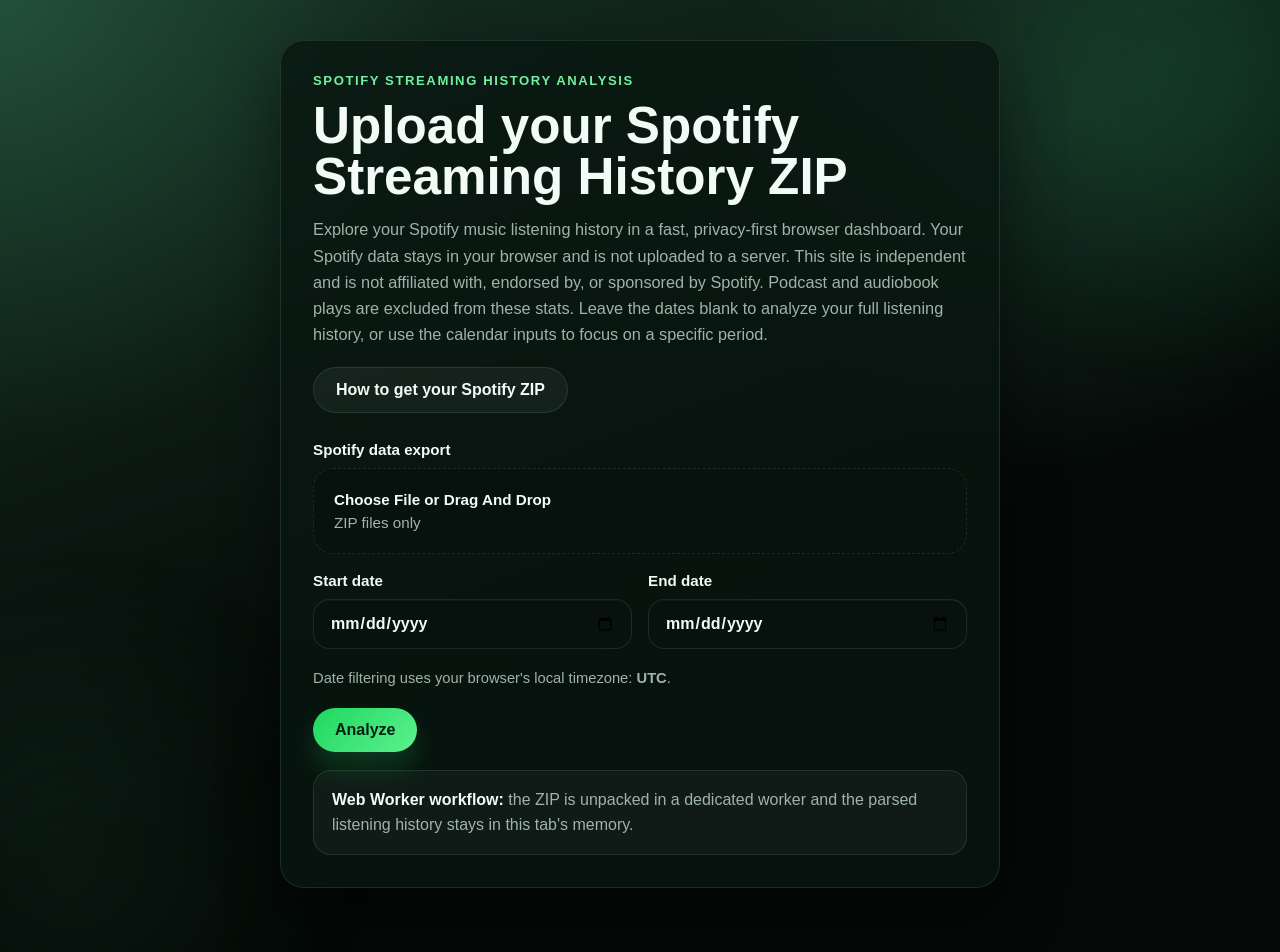
==== index.html @ d20eaa7c "Removed 'report bug' button and restructured folders" ====
<!DOCTYPE html>
<html lang="en">
<head>
  <meta charset="UTF-8">
  <meta name="viewport" content="width=device-width, initial-scale=1.0">
  <meta name="theme-color" content="#06110d">
  <meta
    name="description"
    content="Analyze your Spotify Extended Streaming History ZIP entirely in the browser with summaries, rankings, charts, and streaks."
  >
  <title>Spotify Stats Analyzer</title>
  <link rel="stylesheet" href="./styles.css">
</head>
<body>
  <main class="page-shell" id="app" aria-live="polite"></main>
  <script type="module" src="./src/app.js"></script>
</body>
</html>
---- styles.css ----
:root {
  color-scheme: dark;
  --bg-base: #06110d;
  --bg-top: #163024;
  --bg-bottom: #040806;
  --surface: rgba(10, 22, 17, 0.78);
  --surface-strong: #0d1914;
  --surface-soft: rgba(18, 34, 27, 0.96);
  --surface-raised: rgba(15, 28, 22, 0.9);
  --surface-deep: rgba(3, 11, 8, 0.94);
  --text-main: #f3fbf6;
  --text-muted: #9eb4aa;
  --text-soft: #cfe1d7;
  --line: rgba(173, 231, 198, 0.12);
  --line-strong: rgba(173, 231, 198, 0.22);
  --shadow: 0 28px 60px rgba(0, 0, 0, 0.42);
  --glow-primary: rgba(29, 185, 84, 0.18);
  --glow-secondary: rgba(65, 165, 120, 0.14);
  --spotify: #1ed760;
  --spotify-dark: #71f0a0;
  --warning-bg: rgba(88, 22, 18, 0.72);
  --warning-line: rgba(255, 132, 117, 0.28);
  --warning-text: #ffd4cb;
  --bar: #39d87a;
  --table-header: #12281f;
  --table-row-alt: rgba(255, 255, 255, 0.02);
  --input-bg: rgba(8, 18, 14, 0.92);
  --button-secondary-bg: rgba(255, 255, 255, 0.05);
  --button-secondary-open-bg: rgba(29, 185, 84, 0.12);
  --button-secondary-open-line: rgba(29, 185, 84, 0.42);
  --status-bg: rgba(255, 255, 255, 0.05);
  --status-ring: rgba(29, 185, 84, 0.18);
  --chart-grid: rgba(173, 231, 198, 0.12);
  --chart-axis: #8ba197;
  --chart-label: #d9e9e0;
  --chart-card-shadow: 0 18px 36px rgba(0, 0, 0, 0.28);
}

* {
  box-sizing: border-box;
}

html {
  scroll-behavior: smooth;
}

body {
  margin: 0;
  min-height: 100vh;
  display: flex;
  flex-direction: column;
  position: relative;
  overflow-x: hidden;
  background-color: var(--bg-base);
  background:
    radial-gradient(circle at top left, rgba(86, 209, 137, 0.2), transparent 28%),
    radial-gradient(circle at 85% 12%, rgba(68, 133, 109, 0.18), transparent 26%),
    linear-gradient(160deg, var(--bg-top), var(--bg-bottom) 62%);
  color: var(--text-main);
  font-family: "Segoe UI Variable Text", "Trebuchet MS", sans-serif;
}

body::before,
body::after {
  content: "";
  position: fixed;
  inset: auto;
  width: 340px;
  height: 340px;
  border-radius: 999px;
  pointer-events: none;
  filter: blur(90px);
  opacity: 0.75;
}

body::before {
  top: -90px;
  right: -80px;
  background: var(--glow-primary);
}

body::after {
  bottom: -120px;
  left: -100px;
  background: var(--glow-secondary);
}

a {
  color: inherit;
}

button,
input {
  font: inherit;
}

h1,
h2,
h3,
p {
  margin: 0;
}

.page-shell {
  position: relative;
  z-index: 1;
  flex: 1 0 auto;
  width: min(1120px, calc(100% - 32px));
  margin: 0 auto;
  padding: 40px 0 64px;
}

.hero-card,
.summary-stats,
.daily-insights-card,
.table-shell,
.empty-state,
.privacy-note,
.verify-card {
  border: 1px solid var(--line);
  border-radius: 24px;
  background: var(--surface);
  backdrop-filter: blur(16px);
  box-shadow: var(--shadow);
}

.hero-card,
.summary-stats,
.daily-insights-card,
.empty-state,
.privacy-note,
.verify-card {
  padding: 32px;
}

.hero-card h1 {
  font-size: clamp(2rem, 4vw, 3.4rem);
  line-height: 1;
}

.landing-shell {
  display: grid;
  gap: 24px;
  align-items: start;
}

.upload-card {
  max-width: 720px;
  margin: 0 auto;
}

.eyebrow {
  margin-bottom: 12px;
  color: var(--spotify-dark);
  font-size: 0.82rem;
  font-weight: 700;
  letter-spacing: 0.12em;
  text-transform: uppercase;
}

.hero-copy {
  margin-top: 14px;
  max-width: 680px;
  color: var(--text-muted);
  font-size: 1.02rem;
  line-height: 1.6;
}

.hero-meta {
  margin-top: 10px;
  color: var(--text-muted);
  font-size: 0.94rem;
  font-weight: 600;
}

.landing-link-row {
  margin-top: 20px;
  display: flex;
  flex-wrap: wrap;
  gap: 12px;
}

.worker-note {
  margin-top: 18px;
  padding: 16px 18px;
  border-radius: 18px;
  border: 1px solid var(--line);
  background: rgba(255, 255, 255, 0.04);
  color: var(--text-muted);
  line-height: 1.6;
}

.worker-note strong {
  color: var(--text-main);
}

.upload-form,
.refine-form {
  margin-top: 28px;
}

.inline-refine-form {
  margin-top: 14px;
}

.date-range-grid {
  display: grid;
  grid-template-columns: repeat(2, minmax(0, 1fr));
  gap: 16px;
}

.field {
  display: flex;
  flex-direction: column;
  gap: 10px;
  margin-bottom: 18px;
  font-weight: 600;
}

.field span {
  font-size: 0.95rem;
}

.file-dropzone {
  position: relative;
  display: flex;
  flex-direction: column;
  gap: 6px;
  width: 100%;
  padding: 22px 20px;
  border: 1px dashed var(--line);
  border-radius: 20px;
  background: var(--input-bg);
  color: var(--text-main);
  cursor: pointer;
  overflow: hidden;
  transition:
    border-color 0.18s ease,
    background-color 0.18s ease,
    box-shadow 0.18s ease,
    transform 0.18s ease;
}

.file-dropzone:hover,
.file-dropzone:focus-within {
  border-color: var(--spotify);
  background: rgba(255, 255, 255, 0.06);
  box-shadow: 0 18px 34px rgba(3, 11, 8, 0.2);
}

.file-dropzone.has-file {
  border-style: solid;
  border-color: var(--spotify);
  background: rgba(29, 185, 84, 0.12);
  box-shadow: 0 18px 34px rgba(3, 11, 8, 0.18);
}

.file-dropzone-title {
  font-size: 1rem;
  font-weight: 700;
}

.file-dropzone-copy {
  color: var(--text-muted);
  font-size: 0.9rem;
  font-weight: 500;
}

.file-dropzone.has-file .file-dropzone-copy {
  color: var(--text-main);
  font-weight: 700;
}

.field input[type="file"],
.field input[type="date"] {
  width: 100%;
  border: 1px solid var(--line);
  border-radius: 16px;
  background: var(--input-bg);
  color: var(--text-main);
  padding: 14px 16px;
  box-shadow: inset 0 1px 0 rgba(255, 255, 255, 0.03);
}

.field input[type="file"] {
  padding: 12px 14px;
}

.field input[type="file"]::file-selector-button {
  margin-right: 12px;
  border: 1px solid var(--line);
  border-radius: 999px;
  background: rgba(255, 255, 255, 0.06);
  color: var(--text-main);
  padding: 9px 14px;
  font: inherit;
  font-weight: 700;
  cursor: pointer;
}

.field input[type="date"]::-webkit-calendar-picker-indicator {
  filter: invert(1) brightness(1.05) saturate(0);
  cursor: pointer;
}

.field input:focus {
  outline: 2px solid rgba(29, 185, 84, 0.26);
  border-color: var(--spotify);
}

.file-dropzone .file-dropzone-input {
  position: absolute;
  inset: 0;
  width: 100%;
  height: 100%;
  margin: 0;
  padding: 0;
  border: 0;
  border-radius: 20px;
  background: transparent;
  box-shadow: none;
  opacity: 0;
  cursor: pointer;
  appearance: none;
  outline: none;
}

.form-hint,
.helper-copy {
  color: var(--text-muted);
  font-size: 0.92rem;
  line-height: 1.55;
}

.error-banner {
  margin-top: 24px;
  padding: 14px 16px;
  border: 1px solid var(--warning-line);
  border-radius: 16px;
  background: var(--warning-bg);
  color: var(--warning-text);
  font-weight: 600;
}

.primary-button,
.secondary-link,
.template-button {
  display: inline-flex;
  align-items: center;
  justify-content: center;
  border-radius: 999px;
  text-decoration: none;
  transition:
    transform 0.18s ease,
    box-shadow 0.18s ease,
    background-color 0.18s ease,
    border-color 0.18s ease;
}

.primary-button {
  margin-top: 18px;
  border: 0;
  padding: 13px 22px;
  background: linear-gradient(135deg, var(--spotify), #5ef18e);
  color: #042012;
  cursor: pointer;
  font-weight: 700;
  box-shadow: 0 16px 28px rgba(29, 185, 84, 0.24);
}

.primary-button:disabled {
  cursor: wait;
  opacity: 0.72;
  transform: none;
}

.secondary-link {
  border: 1px solid var(--line);
  background: var(--button-secondary-bg);
  color: var(--text-main);
  padding: 13px 22px;
  white-space: nowrap;
  font-weight: 700;
  cursor: pointer;
}

.action-button.is-open {
  border-color: var(--button-secondary-open-line);
  background: var(--button-secondary-open-bg);
}

.template-button {
  border: 1px solid var(--line);
  background: rgba(255, 255, 255, 0.04);
  color: var(--text-main);
  padding: 10px 16px;
  font-weight: 700;
  cursor: pointer;
}

.template-button.is-active {
  border-color: rgba(29, 185, 84, 0.52);
  background: rgba(29, 185, 84, 0.14);
  color: var(--spotify-dark);
}

.primary-button:hover,
.secondary-link:hover,
.template-button:hover {
  transform: translateY(-1px);
  box-shadow: 0 12px 28px rgba(0, 0, 0, 0.22);
}

.results-hero {
  margin-bottom: 28px;
}

.results-hero-top {
  display: flex;
  justify-content: space-between;
  align-items: flex-start;
  gap: 24px;
}

.hero-actions {
  display: flex;
  flex-direction: column;
  align-items: flex-end;
  gap: 10px;
}

.hero-action-row {
  display: flex;
  flex-wrap: wrap;
  justify-content: flex-end;
  gap: 10px;
}

.inline-control-panel {
  margin-top: 18px;
  padding-top: 18px;
  border-top: 1px solid var(--line);
}

.range-panel-copy {
  display: flex;
  flex-wrap: wrap;
  align-items: baseline;
  gap: 10px 16px;
}

.mini-label {
  color: var(--spotify-dark);
  font-size: 0.8rem;
  font-weight: 800;
  letter-spacing: 0.08em;
  text-transform: uppercase;
}

.range-meta {
  color: var(--text-muted);
  font-size: 0.95rem;
  line-height: 1.5;
}

.compact-date-grid {
  gap: 12px;
}

.compact-field {
  gap: 6px;
  margin-bottom: 12px;
}

.compact-field span {
  font-size: 0.82rem;
}

.compact-field input {
  padding: 10px 12px;
  border-radius: 12px;
}

.compact-template-group {
  margin-top: 14px;
}

.compact-submit {
  margin-top: 14px;
  padding: 11px 18px;
}

.template-heading {
  margin-bottom: 12px;
  color: var(--text-muted);
  font-size: 0.86rem;
  font-weight: 700;
  letter-spacing: 0.08em;
  text-transform: uppercase;
}

.template-grid {
  display: flex;
  flex-wrap: wrap;
  gap: 10px;
}

.limit-grid {
  margin-top: 8px;
}

.jump-grid {
  margin-top: 8px;
}

.jump-button {
  min-width: 180px;
}

.year-grid {
  gap: 8px;
}

.template-button-year {
  min-width: 88px;
}

.instructions-shell {
  display: grid;
  gap: 24px;
  width: min(1320px, calc(100% - 32px));
}

.instructions-card {
  max-width: 920px;
  margin: 0 auto;
}

.instructions-shell > .instructions-card {
  max-width: 1320px;
}

.instructions-detail-grid {
  display: grid;
  grid-template-columns: minmax(0, 0.9fr) minmax(0, 1.1fr);
  gap: 24px;
  align-items: stretch;
}

.instructions-detail-grid .instructions-card {
  max-width: none;
  margin: 0;
  height: 100%;
}

.instruction-image-card {
  display: flex;
  flex-direction: column;
}

.instruction-image-frame {
  display: flex;
  align-items: center;
  justify-content: center;
  flex: 1 1 auto;
  min-height: 0;
  margin-top: 12px;
}

.instructions-actions {
  display: flex;
  flex-wrap: wrap;
  gap: 12px;
  margin-top: 24px;
}

.instructions-card h2 {
  margin-bottom: 16px;
  font-size: 1.45rem;
}

.instruction-list {
  margin: 18px 0 0;
  padding-left: 24px;
  color: var(--text-soft);
  line-height: 1.7;
}

.instruction-list li + li {
  margin-top: 12px;
}

.instruction-source-note {
  margin-top: 20px;
}

.instruction-source-note a {
  color: var(--spotify-dark);
}

.instruction-image {
  display: block;
  width: 100%;
  height: 100%;
  border-radius: 20px;
  border: 1px solid var(--line);
  box-shadow: var(--chart-card-shadow);
  background: var(--surface-strong);
  object-fit: contain;
}

.summary-stats {
  margin-bottom: 28px;
}

.daily-insights-card {
  margin: 24px 0 32px;
}

.reveal-section {
  opacity: 0;
  transform: translate3d(0, 14px, 0) scale(0.992);
  filter: blur(3px);
  will-change: opacity, transform, filter;
  transition:
    opacity 420ms cubic-bezier(0.22, 1, 0.36, 1),
    transform 620ms cubic-bezier(0.16, 1, 0.3, 1),
    filter 560ms cubic-bezier(0.16, 1, 0.3, 1);
}

.reveal-section.is-visible {
  opacity: 1;
  transform: translate3d(0, 0, 0) scale(1);
  filter: blur(0);
}

.summary-stats h2,
.daily-insights-card h2,
.table-section h2,
.empty-state h2,
.chart-section h2,
.verify-card h1 {
  margin-bottom: 18px;
  font-size: 1.45rem;
}

.stats-grid {
  display: grid;
  grid-template-columns: repeat(auto-fit, minmax(180px, 1fr));
  gap: 18px;
}

.stat-card {
  border-radius: 18px;
  padding: 18px;
  background: var(--surface-soft);
  border: 1px solid var(--line);
}

.daily-insights-grid {
  display: grid;
  gap: 16px;
}

.daily-insight-item {
  border-radius: 18px;
  padding: 20px;
  background: var(--surface-soft);
  border: 1px solid var(--line);
}

.daily-insight-label {
  margin-bottom: 8px;
  color: var(--text-muted);
  font-size: 0.82rem;
  font-weight: 700;
  letter-spacing: 0.08em;
  text-transform: uppercase;
}

.daily-insight-copy {
  color: var(--text-main);
  line-height: 1.7;
}

.stat-label-row {
  display: flex;
  align-items: center;
  gap: 8px;
}

.stat-label {
  color: var(--text-muted);
  font-size: 0.82rem;
  font-weight: 700;
  letter-spacing: 0.08em;
  text-transform: uppercase;
}

.summary-info-badge {
  position: relative;
  display: inline-flex;
  align-items: center;
  justify-content: center;
  width: 18px;
  height: 18px;
  flex: 0 0 18px;
  border: 1px solid var(--line-strong);
  border-radius: 999px;
  background: rgba(255, 255, 255, 0.04);
  color: var(--text-soft);
  cursor: help;
  outline: none;
}

.summary-info-badge:hover,
.summary-info-badge:focus {
  border-color: var(--spotify);
  color: var(--text-main);
  background: rgba(29, 185, 84, 0.12);
}

.summary-info-badge .table-info-icon {
  font-size: 0.68rem;
}

.summary-info-badge .table-info-tooltip {
  left: 50%;
  width: min(260px, calc(100vw - 32px));
  transform: translateX(-50%) translateY(6px);
}

.summary-info-badge .table-info-tooltip::before {
  left: 50%;
  transform: translateX(-50%);
}

.stat-value {
  margin: 10px 0 6px;
  font-size: 2rem;
  font-weight: 800;
}

.stat-subtext {
  color: var(--text-muted);
  font-size: 0.9rem;
}

.table-section {
  margin-bottom: 24px;
}

.table-section-heading {
  display: flex;
  align-items: center;
  gap: 10px;
  margin-bottom: 18px;
}

.table-section-heading h2 {
  margin-bottom: 0;
}

.table-info-badge {
  position: relative;
  display: inline-flex;
  align-items: center;
  justify-content: center;
  width: 22px;
  height: 22px;
  flex: 0 0 22px;
  border: 1px solid var(--line-strong);
  border-radius: 999px;
  background: rgba(255, 255, 255, 0.04);
  color: var(--text-soft);
  cursor: help;
  outline: none;
}

.table-info-badge:hover,
.table-info-badge:focus {
  border-color: var(--spotify);
  color: var(--text-main);
  background: rgba(29, 185, 84, 0.12);
}

.table-info-icon {
  font-size: 0.76rem;
  font-weight: 800;
  line-height: 1;
}

.table-info-tooltip {
  position: absolute;
  top: calc(100% + 10px);
  left: -8px;
  width: min(340px, calc(100vw - 48px));
  padding: 12px 14px;
  border: 1px solid var(--line-strong);
  border-radius: 14px;
  background: var(--surface-deep);
  color: var(--text-soft);
  box-shadow: 0 18px 32px rgba(0, 0, 0, 0.34);
  font-size: 0.85rem;
  font-weight: 500;
  line-height: 1.5;
  text-transform: none;
  letter-spacing: normal;
  white-space: normal;
  opacity: 0;
  pointer-events: none;
  transform: translateY(6px);
  transition:
    opacity 0.16s ease,
    transform 0.16s ease;
  z-index: 2;
}

.table-info-tooltip::before {
  content: "";
  position: absolute;
  bottom: 100%;
  left: 14px;
  border-width: 0 7px 8px 7px;
  border-style: solid;
  border-color: transparent transparent var(--surface-deep) transparent;
}

.table-info-badge:hover .table-info-tooltip,
.table-info-badge:focus .table-info-tooltip,
.summary-info-badge:hover .table-info-tooltip,
.summary-info-badge:focus .table-info-tooltip {
  opacity: 1;
  transform: translateX(0) translateY(0);
}

.summary-info-badge:hover .table-info-tooltip,
.summary-info-badge:focus .table-info-tooltip {
  transform: translateX(-50%) translateY(0);
}

.table-shell {
  overflow-x: auto;
}

table {
  width: 100%;
  min-width: 640px;
  border-collapse: collapse;
  background: var(--surface-strong);
}

th,
td {
  padding: 14px 18px;
  text-align: left;
}

th {
  background: var(--table-header);
  color: var(--text-main);
  font-size: 0.9rem;
  letter-spacing: 0.04em;
  text-transform: uppercase;
}

tr {
  border-bottom: 1px solid var(--line);
}

tr:nth-child(even) {
  background: var(--table-row-alt);
}

.rank {
  font-weight: 800;
}

th:nth-child(1),
td:nth-child(1) {
  width: 10%;
}

th:nth-child(2),
td:nth-child(2) {
  width: 65%;
}

th:nth-child(3),
td:nth-child(3) {
  width: 25%;
  text-align: right;
}

.streak-table {
  min-width: 860px;
  width: 100%;
  /* Keep the streak columns stable so header/body alignment is predictable. */
  table-layout: fixed;
}

/* Rank column */
.streak-table th:nth-child(1),
.streak-table td:nth-child(1) {
  width: 10%;
}

/* Playtime column */
.streak-table th:nth-child(2),
.streak-table td:nth-child(2) {
  width: 15%;
  text-align: right;
}

/* Start header + values */
.streak-table th:nth-child(3) {
  width: 55%;
  text-align: center;
}

.streak-table td:nth-child(3) {
  width: 55%;
  text-align: center;
}

/* End header + values */
.streak-table th:nth-child(4) {
  width: 20%;
  text-align: center;
}

.streak-table td:nth-child(4) {
  width: 20%;
  text-align: center;
}

.datetime-cell,
.date-cell {
  /* Prevent date/time wrapping so the columns stay visually clean. */
  white-space: nowrap;
  font-variant-numeric: tabular-nums;
}

.artist-streak-table {
  min-width: 1040px;
  width: 100%;
  table-layout: fixed;
}

/* Rank column */
.artist-streak-table th:nth-child(1),
.artist-streak-table td:nth-child(1) {
  width: 8%;
}

/* Artist column */
.artist-streak-table th:nth-child(2),
.artist-streak-table td:nth-child(2) {
  width: 22%;
  text-align: left;
}

/* Play Count column */
.artist-streak-table th:nth-child(3),
.artist-streak-table td:nth-child(3) {
  width: 12%;
  text-align: right;
}

/* Unique Songs column */
.artist-streak-table th:nth-child(4),
.artist-streak-table td:nth-child(4) {
  width: 12%;
  text-align: right;
}

/* First Play column */
.artist-streak-table th:nth-child(5),
.artist-streak-table td:nth-child(5) {
  width: 23%;
  text-align: center;
}

/* Last Play column */
.artist-streak-table th:nth-child(6),
.artist-streak-table td:nth-child(6) {
  width: 23%;
  text-align: center;
}

.daily-peak-table {
  min-width: 920px;
  width: 100%;
  table-layout: fixed;
}

.daily-peak-table th:nth-child(1),
.daily-peak-table td:nth-child(1) {
  width: 9%;
}

.daily-peak-table th:nth-child(2),
.daily-peak-table td:nth-child(2) {
  width: 35%;
  text-align: left;
}

.daily-peak-table th:nth-child(3),
.daily-peak-table td:nth-child(3) {
  width: 20%;
  text-align: right;
}

.daily-peak-table th:nth-child(4),
.daily-peak-table td:nth-child(4) {
  width: 36%;
  text-align: center;
}

.song-link {
  font-weight: 600;
  text-decoration: none;
  border-radius: 12px;
  max-width: 100%;
  min-width: 0;
}

.media-label {
  display: inline-flex;
  align-items: center;
  gap: 14px;
  max-width: 100%;
  min-width: 0;
}

.cover-art {
  display: block;
  width: 48px;
  height: 48px;
  flex: 0 0 48px;
  border-radius: 12px;
  border: 1px solid var(--line-strong);
  background: var(--surface-raised);
  box-shadow: 0 10px 24px rgba(0, 0, 0, 0.22);
  object-fit: cover;
}

.cover-art-placeholder {
  background:
    linear-gradient(145deg, rgba(29, 185, 84, 0.22), rgba(255, 255, 255, 0.06)),
    var(--surface-raised);
}

.stacked-label {
  display: inline-flex;
  flex-direction: column;
  align-items: flex-start;
  gap: 4px;
  max-width: 100%;
  min-width: 0;
}

.stacked-label-primary {
  font-weight: 700;
  line-height: 1.35;
  max-width: 100%;
}

.stacked-label-secondary {
  color: var(--text-muted);
  font-size: 0.82rem;
  font-weight: 600;
  line-height: 1.3;
}

.song-link:hover,
.song-link:focus {
  color: var(--spotify-dark);
}

.song-link:hover .stacked-label-primary,
.song-link:focus .stacked-label-primary {
  text-decoration: underline;
}

.spotify-attribution {
  margin: 10px 0 32px;
  color: var(--text-muted);
  font-size: 0.9rem;
  line-height: 1.6;
}

.chart-section {
  margin-top: 36px;
  margin-bottom: 40px;
}

.chart-section-header {
  margin-bottom: 18px;
}

.chart-section-copy {
  margin-top: 8px;
  color: var(--text-muted);
  line-height: 1.6;
}

.chart-grid {
  display: grid;
  grid-template-columns: repeat(2, minmax(0, 1fr));
  align-items: start;
  gap: 20px;
}

.chart-card {
  border: 1px solid var(--line);
  border-radius: 22px;
  background: var(--surface-raised);
  padding: 20px 18px 18px;
  box-shadow: var(--chart-card-shadow);
}

.chart-card h3 {
  font-size: 1.08rem;
  margin-bottom: 14px;
}

@media (prefers-reduced-motion: reduce) {
  .reveal-section {
    opacity: 1;
    transform: none;
    filter: none;
    will-change: auto;
    transition: none;
  }
}

.chart-shell {
  overflow: hidden;
}

.chart-shell svg {
  display: block;
  width: 100%;
  height: auto;
}

.chart-empty,
.loading-copy {
  color: var(--text-muted);
  font-size: 0.95rem;
}

.empty-state p,
.privacy-note p,
.verify-card p {
  color: var(--text-muted);
  line-height: 1.6;
}

.privacy-note {
  margin-top: 24px;
}

.privacy-note strong {
  color: var(--text-main);
}

.status-pill {
  display: inline-flex;
  align-items: center;
  gap: 10px;
  margin-top: 18px;
  padding: 11px 16px;
  border-radius: 999px;
  background: var(--status-bg);
  border: 1px solid var(--line);
  color: var(--text-soft);
  font-weight: 700;
}

.status-pill::before {
  content: "";
  width: 10px;
  height: 10px;
  border-radius: 999px;
  background: var(--spotify);
  box-shadow: 0 0 0 6px var(--status-ring);
  animation: pulse 1.2s ease-in-out infinite;
}

.verify-layout {
  display: grid;
  gap: 18px;
}

.verify-list {
  display: grid;
  gap: 12px;
  margin-top: 22px;
}

.verify-item {
  padding: 16px 18px;
  border-radius: 18px;
  border: 1px solid var(--line);
  background: rgba(255, 255, 255, 0.04);
}

.verify-item.pass {
  border-color: rgba(29, 185, 84, 0.28);
  background: rgba(29, 185, 84, 0.1);
}

.verify-item.fail {
  border-color: var(--warning-line);
  background: rgba(88, 22, 18, 0.4);
}

.verify-item strong {
  display: block;
  margin-bottom: 8px;
}

.verify-item pre {
  overflow-x: auto;
  margin: 0;
  padding: 14px;
  border-radius: 14px;
  background: rgba(13, 33, 24, 0.92);
  color: #edf7f0;
  font-family: "Consolas", "Courier New", monospace;
  font-size: 0.82rem;
  line-height: 1.5;
}

@keyframes pulse {
  0%,
  100% {
    opacity: 0.9;
  }

  50% {
    opacity: 0.35;
  }
}

@media (max-width: 720px) {
  .page-shell {
    width: min(100% - 20px, 1120px);
    padding: 20px 0 40px;
  }

  .hero-card,
  .summary-stats,
  .daily-insights-card,
  .empty-state,
  .privacy-note,
  .verify-card {
    padding: 24px 18px;
  }

  .results-hero-top {
    flex-direction: column;
    align-items: flex-start;
  }

  .hero-actions {
    width: 100%;
    align-items: flex-start;
  }

  .hero-action-row {
    width: 100%;
    justify-content: flex-start;
  }

  .instructions-detail-grid {
    grid-template-columns: 1fr;
  }

  .date-range-grid,
  .chart-grid {
    grid-template-columns: 1fr;
  }

  .template-grid {
    gap: 8px;
  }

  .template-button {
    width: 100%;
  }

  table {
    min-width: 560px;
  }
}
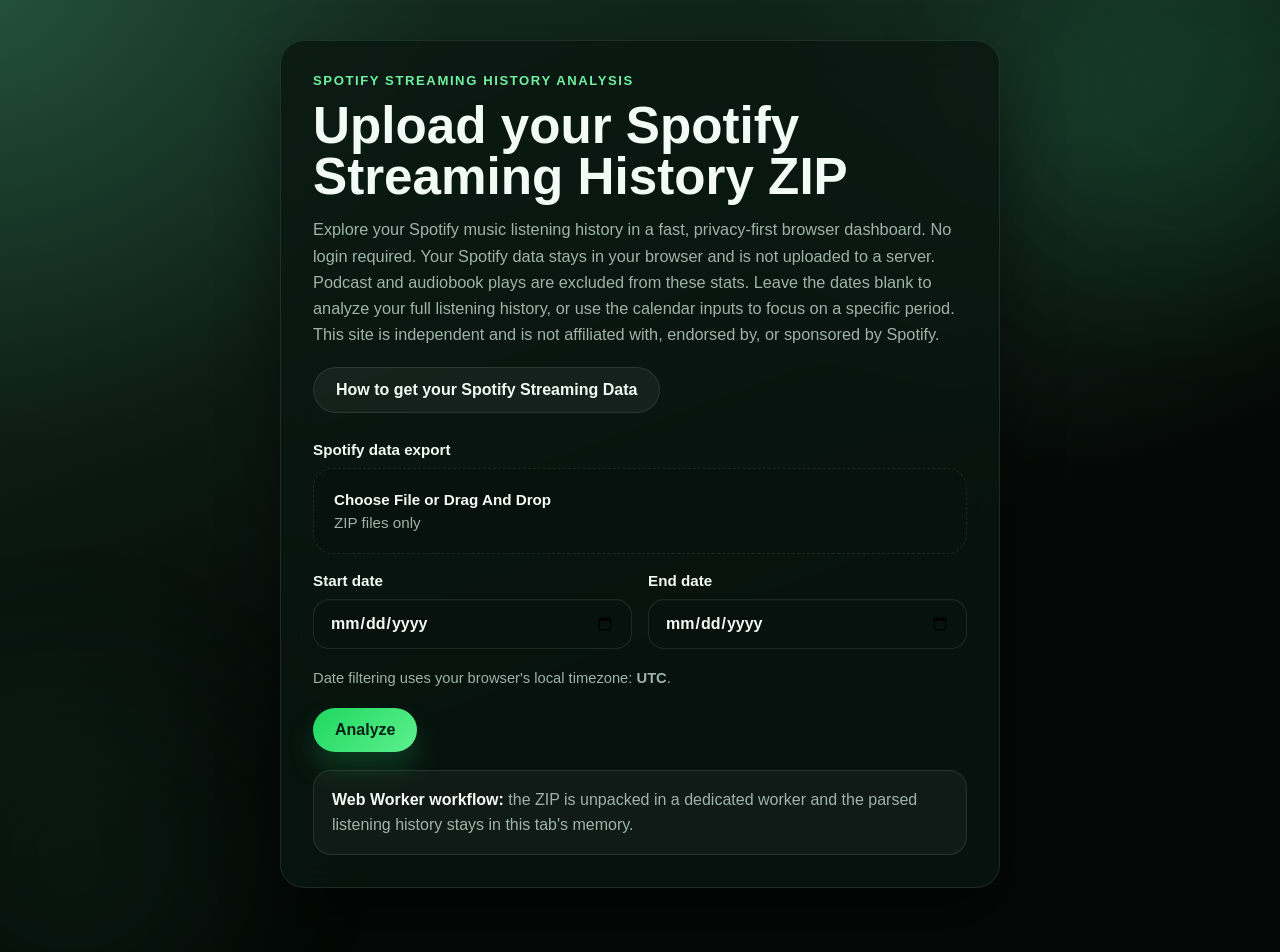
==== commit 0bfe6a57: "Add Google Analytics tracking script Added Google Analytics tracking script to index.html." ====
--- a/index.html
+++ b/index.html
@@ -10,6 +10,15 @@
   >
   <title>Spotify Stats Analyzer</title>
   <link rel="stylesheet" href="./styles.css">
+  <!-- Google tag (gtag.js) -->
+  <script async src="https://www.googletagmanager.com/gtag/js?id=G-X3MDH9VLBD"></script>
+  <script>
+    window.dataLayer = window.dataLayer || [];
+    function gtag(){dataLayer.push(arguments);}
+    gtag('js', new Date());
+
+    gtag('config', 'G-X3MDH9VLBD');
+  </script>
 </head>
 <body>
   <main class="page-shell" id="app" aria-live="polite"></main>
--- a/styles.css
+++ b/styles.css
@@ -42,6 +42,8 @@
 
 html {
   scroll-behavior: smooth;
+  overflow-x: hidden;
+  overflow-x: clip;
 }
 
 body {
@@ -51,6 +53,7 @@
   flex-direction: column;
   position: relative;
   overflow-x: hidden;
+  overflow-x: clip;
   background-color: var(--bg-base);
   background:
     radial-gradient(circle at top left, rgba(86, 209, 137, 0.2), transparent 28%),
@@ -630,8 +633,9 @@
 
 .reveal-section.is-visible {
   opacity: 1;
-  transform: translate3d(0, 0, 0) scale(1);
-  filter: blur(0);
+  transform: none;
+  filter: none;
+  will-change: auto;
 }
 
 .summary-stats h2,
@@ -651,6 +655,7 @@
 }
 
 .stat-card {
+  min-width: 0;
   border-radius: 18px;
   padding: 18px;
   background: var(--surface-soft);
@@ -714,7 +719,8 @@
 }
 
 .summary-info-badge:hover,
-.summary-info-badge:focus {
+.summary-info-badge:focus,
+.summary-info-badge.is-open {
   border-color: var(--spotify);
   color: var(--text-main);
   background: rgba(29, 185, 84, 0.12);
@@ -727,18 +733,23 @@
 .summary-info-badge .table-info-tooltip {
   left: 50%;
   width: min(260px, calc(100vw - 32px));
-  transform: translateX(-50%) translateY(6px);
+  --tooltip-x-shift: -50%;
+  --tooltip-arrow-left: 50%;
+  --tooltip-arrow-shift: -50%;
 }
 
 .summary-info-badge .table-info-tooltip::before {
-  left: 50%;
-  transform: translateX(-50%);
+  left: var(--tooltip-arrow-left, 50%);
+  transform: translateX(var(--tooltip-arrow-shift, -50%));
 }
 
 .stat-value {
   margin: 10px 0 6px;
   font-size: 2rem;
   font-weight: 800;
+  font-variant-numeric: tabular-nums;
+  line-height: 1.1;
+  overflow-wrap: anywhere;
 }
 
 .stat-subtext {
@@ -778,7 +789,8 @@
 }
 
 .table-info-badge:hover,
-.table-info-badge:focus {
+.table-info-badge:focus,
+.table-info-badge.is-open {
   border-color: var(--spotify);
   color: var(--text-main);
   background: rgba(29, 185, 84, 0.12);
@@ -809,45 +821,82 @@
   white-space: normal;
   opacity: 0;
   pointer-events: none;
-  transform: translateY(6px);
+  transform: translateX(var(--tooltip-x-shift, 0px)) translateY(6px);
   transition:
     opacity 0.16s ease,
     transform 0.16s ease;
   z-index: 2;
 }
 
+.floating-info-tooltip {
+  position: fixed;
+  top: 0;
+  left: 0;
+  width: min(300px, calc(100vw - 36px));
+  z-index: 40;
+}
+
+.floating-info-tooltip.is-visible {
+  opacity: 1;
+  transform: translateX(var(--tooltip-x-shift, 0px)) translateY(0);
+}
+
 .table-info-tooltip::before {
   content: "";
   position: absolute;
   bottom: 100%;
-  left: 14px;
+  left: var(--tooltip-arrow-left, 14px);
   border-width: 0 7px 8px 7px;
   border-style: solid;
   border-color: transparent transparent var(--surface-deep) transparent;
+  transform: translateX(var(--tooltip-arrow-shift, 0px));
+}
+
+.floating-info-tooltip.is-above::before {
+  top: 100%;
+  bottom: auto;
+  border-width: 8px 7px 0 7px;
+  border-color: var(--surface-deep) transparent transparent transparent;
 }
 
 .table-info-badge:hover .table-info-tooltip,
 .table-info-badge:focus .table-info-tooltip,
+.table-info-badge.is-open .table-info-tooltip,
 .summary-info-badge:hover .table-info-tooltip,
-.summary-info-badge:focus .table-info-tooltip {
+.summary-info-badge:focus .table-info-tooltip,
+.summary-info-badge.is-open .table-info-tooltip {
   opacity: 1;
-  transform: translateX(0) translateY(0);
-}
-
-.summary-info-badge:hover .table-info-tooltip,
-.summary-info-badge:focus .table-info-tooltip {
-  transform: translateX(-50%) translateY(0);
+  transform: translateX(var(--tooltip-x-shift, 0px)) translateY(0);
 }
 
 .table-shell {
+  position: relative;
   overflow-x: auto;
+  -webkit-overflow-scrolling: touch;
+}
+
+.table-scroll-hint {
+  display: none;
+  margin: 0 0 12px;
+  color: var(--text-muted);
+  font-size: 0.72rem;
+  font-weight: 700;
+  letter-spacing: 0.12em;
+  text-transform: uppercase;
 }
 
 table {
   width: 100%;
-  min-width: 640px;
   border-collapse: collapse;
   background: var(--surface-strong);
+}
+
+.table--scroll {
+  min-width: 640px;
+}
+
+.table--compact {
+  min-width: 0;
 }
 
 th,
@@ -939,6 +988,13 @@
   /* Prevent date/time wrapping so the columns stay visually clean. */
   white-space: nowrap;
   font-variant-numeric: tabular-nums;
+}
+
+.datetime-value,
+.datetime-date,
+.datetime-separator,
+.datetime-time {
+  display: inline;
 }
 
 .artist-streak-table {
@@ -1136,6 +1192,8 @@
 }
 
 .chart-shell {
+  display: grid;
+  gap: 14px;
   overflow: hidden;
 }
 
@@ -1143,6 +1201,93 @@
   display: block;
   width: 100%;
   height: auto;
+}
+
+.chart-bar-hitbox {
+  cursor: pointer;
+  pointer-events: all;
+}
+
+.chart-bar-rect {
+  transition:
+    fill 0.18s ease,
+    opacity 0.18s ease,
+    transform 0.18s ease;
+  transform-origin: center bottom;
+}
+
+.chart-bar-group.is-active .chart-bar-rect,
+.chart-bar-group:focus-within .chart-bar-rect {
+  fill: #63ec98;
+  opacity: 1;
+  transform: translateY(-2px);
+}
+
+@media (hover: hover) and (pointer: fine) {
+  .chart-bar-group:hover .chart-bar-rect {
+    fill: #63ec98;
+    opacity: 1;
+    transform: translateY(-2px);
+  }
+}
+
+.chart-inspector {
+  min-height: 88px;
+  padding: 14px 16px;
+  border: 1px solid var(--line);
+  border-radius: 16px;
+  background:
+    linear-gradient(180deg, rgba(29, 185, 84, 0.09), rgba(255, 255, 255, 0.02)),
+    var(--surface-strong);
+  box-shadow: inset 0 1px 0 rgba(255, 255, 255, 0.04);
+}
+
+.chart-inspector-empty,
+.chart-inspector-label,
+.chart-inspector-metric {
+  margin: 0;
+}
+
+.chart-inspector-empty {
+  color: var(--text-muted);
+  font-size: 0.88rem;
+  line-height: 1.5;
+}
+
+.chart-inspector-label {
+  margin-bottom: 10px;
+  color: var(--text-main);
+  font-size: 0.95rem;
+  font-weight: 800;
+}
+
+.chart-inspector-metrics {
+  display: grid;
+  grid-template-columns: repeat(2, minmax(0, 1fr));
+  gap: 10px;
+}
+
+.chart-inspector-metric {
+  padding: 10px 12px;
+  border: 1px solid var(--line);
+  border-radius: 12px;
+  background: rgba(255, 255, 255, 0.03);
+}
+
+.chart-inspector-metric span {
+  display: block;
+  color: var(--text-muted);
+  font-size: 0.68rem;
+  font-weight: 700;
+  letter-spacing: 0.08em;
+  text-transform: uppercase;
+}
+
+.chart-inspector-metric strong {
+  display: block;
+  margin-top: 6px;
+  color: var(--text-main);
+  font-size: 0.96rem;
 }
 
 .chart-empty,
@@ -1245,10 +1390,359 @@
   }
 }
 
+@media (max-width: 1024px) {
+  .hero-actions {
+    width: 100%;
+    align-items: stretch;
+    gap: 8px;
+  }
+
+  .hero-action-row {
+    display: grid;
+    grid-template-columns: repeat(2, minmax(0, 1fr));
+    width: 100%;
+    gap: 8px;
+  }
+
+  .hero-action-row > :only-child {
+    grid-column: 1 / -1;
+  }
+
+  .results-hero .secondary-link {
+    width: 100%;
+    min-width: 0;
+    padding: 10px 12px;
+    font-size: 0.78rem;
+    line-height: 1.25;
+    white-space: normal;
+    text-align: center;
+  }
+
+  .stats-grid {
+    grid-template-columns: repeat(2, minmax(0, 1fr));
+    gap: 12px;
+  }
+
+  .stat-card {
+    padding: 14px 12px;
+    border-radius: 16px;
+  }
+
+  .stat-label-row {
+    gap: 6px;
+  }
+
+  .stat-label {
+    font-size: 0.72rem;
+    letter-spacing: 0.05em;
+  }
+
+  .summary-info-badge {
+    width: 16px;
+    height: 16px;
+    flex-basis: 16px;
+  }
+
+  .summary-info-badge .table-info-icon {
+    font-size: 0.62rem;
+  }
+
+  .stat-value {
+    margin: 8px 0 4px;
+    font-size: 1.5rem;
+  }
+
+  .stat-subtext {
+    font-size: 0.76rem;
+    line-height: 1.35;
+  }
+
+  .table-section {
+    margin-bottom: 36px;
+  }
+
+  .table-shell {
+    overflow: hidden;
+    border: 1px solid var(--line);
+    border-radius: 20px;
+    background: var(--surface-strong);
+  }
+
+  .table-scroll-hint {
+    display: none;
+  }
+
+  .table-shell table {
+    width: 100%;
+    min-width: 0 !important;
+    table-layout: fixed;
+  }
+
+  .table-info-badge .table-info-tooltip,
+  .summary-info-badge .table-info-tooltip {
+    display: none;
+  }
+
+  .floating-info-tooltip {
+    width: min(300px, calc(100vw - 36px));
+  }
+
+  .table-info-badge:hover .table-info-tooltip,
+  .table-info-badge:focus .table-info-tooltip,
+  .summary-info-badge:hover .table-info-tooltip,
+  .summary-info-badge:focus .table-info-tooltip {
+    opacity: 0;
+    transform: translateX(var(--tooltip-x-shift, 0px)) translateY(6px);
+  }
+
+  .table-info-badge.is-open .table-info-tooltip,
+  .summary-info-badge.is-open .table-info-tooltip {
+    opacity: 1;
+    transform: translateX(var(--tooltip-x-shift, 0px)) translateY(0);
+  }
+
+  .table-shell th,
+  .table-shell td {
+    padding: 9px 10px;
+    font-size: 0.78rem;
+    line-height: 1.25;
+    vertical-align: top;
+  }
+
+  .table-shell th {
+    font-size: 0.68rem;
+    letter-spacing: 0.025em;
+  }
+
+  .table-shell .table-heading-rank {
+    font-size: 0;
+    letter-spacing: 0;
+  }
+
+  .table-shell td {
+    overflow-wrap: anywhere;
+    word-break: break-word;
+  }
+
+  .table-shell th:first-child,
+  .table-shell td:first-child,
+  .table-shell .rank {
+    white-space: nowrap;
+    overflow-wrap: normal;
+    word-break: normal;
+  }
+
+  .table-shell th:first-child,
+  .table-shell td:first-child {
+    padding-left: 8px;
+    padding-right: 8px;
+  }
+
+  .table-shell .table--compact th,
+  .table-shell .table--compact td {
+    padding: 9px 10px;
+  }
+
+  .table-shell .table--compact th:nth-child(1),
+  .table-shell .table--compact td:nth-child(1) {
+    width: 11%;
+  }
+
+  .table-shell .table--compact th:nth-child(2),
+  .table-shell .table--compact td:nth-child(2) {
+    width: 59%;
+  }
+
+  .table-shell .table--compact th:nth-child(3),
+  .table-shell .table--compact td:nth-child(3) {
+    width: 30%;
+    text-align: right;
+    padding-right: 14px;
+  }
+
+  .table-shell .daily-peak-table th:nth-child(1),
+  .table-shell .daily-peak-table td:nth-child(1) {
+    width: 11%;
+  }
+
+  .table-shell .daily-peak-table th:nth-child(2),
+  .table-shell .daily-peak-table td:nth-child(2) {
+    width: 37%;
+  }
+
+  .table-shell .daily-peak-table th:nth-child(3),
+  .table-shell .daily-peak-table td:nth-child(3) {
+    width: 18%;
+  }
+
+  .table-shell .daily-peak-table th:nth-child(4),
+  .table-shell .daily-peak-table td:nth-child(4) {
+    width: 34%;
+  }
+
+  .table-shell .table--scroll th,
+  .table-shell .table--scroll td {
+    padding: 8px 9px;
+  }
+
+  .table-shell .streak-table th:nth-child(1),
+  .table-shell .streak-table td:nth-child(1) {
+    width: 12%;
+  }
+
+  .table-shell .streak-table th:nth-child(2),
+  .table-shell .streak-table td:nth-child(2) {
+    width: 18%;
+  }
+
+  .table-shell .streak-table th:nth-child(3),
+  .table-shell .streak-table td:nth-child(3),
+  .table-shell .streak-table th:nth-child(4),
+  .table-shell .streak-table td:nth-child(4) {
+    width: 35%;
+  }
+
+  .table-shell .artist-streak-table th:nth-child(1),
+  .table-shell .artist-streak-table td:nth-child(1) {
+    width: 10%;
+  }
+
+  .table-shell .artist-streak-table th:nth-child(2),
+  .table-shell .artist-streak-table td:nth-child(2) {
+    width: 24%;
+  }
+
+  .table-shell .artist-streak-table th:nth-child(3),
+  .table-shell .artist-streak-table td:nth-child(3) {
+    width: 13%;
+  }
+
+  .table-shell .artist-streak-table th:nth-child(4),
+  .table-shell .artist-streak-table td:nth-child(4) {
+    width: 13%;
+  }
+
+  .table-shell .artist-streak-table th:nth-child(5),
+  .table-shell .artist-streak-table td:nth-child(5),
+  .table-shell .artist-streak-table th:nth-child(6),
+  .table-shell .artist-streak-table td:nth-child(6) {
+    width: 20%;
+  }
+
+  .table-shell .song-link,
+  .table-shell .media-label {
+    gap: 10px;
+  }
+
+  .table-shell .cover-art {
+    width: 40px;
+    height: 40px;
+    flex-basis: 40px;
+  }
+
+  .table-shell .stacked-label {
+    gap: 2px;
+  }
+
+  .table-shell .stacked-label-primary {
+    overflow-wrap: anywhere;
+    line-height: 1.3;
+  }
+
+  .table-shell .stacked-label-secondary {
+    font-size: 0.72rem;
+  }
+
+  .table-shell .date-cell,
+  .table-shell .datetime-cell {
+    white-space: normal;
+    font-variant-numeric: tabular-nums;
+    line-height: 1.2;
+    font-size: 0.74rem;
+  }
+
+  .table-shell .datetime-value {
+    display: inline-block;
+    max-width: 100%;
+  }
+
+  .table-shell .datetime-date,
+  .table-shell .datetime-time {
+    display: block;
+  }
+
+  .table-shell .datetime-separator {
+    display: none;
+  }
+
+  .streak-table,
+  .artist-streak-table,
+  .daily-peak-table,
+  .table--scroll,
+  .table--compact {
+    width: 100%;
+    min-width: 0 !important;
+    table-layout: fixed;
+  }
+}
+
 @media (max-width: 720px) {
+  .hero-actions {
+    gap: 7px;
+  }
+
+  .hero-action-row {
+    gap: 7px;
+  }
+
+  .results-hero .secondary-link {
+    padding: 9px 10px;
+    font-size: 0.72rem;
+    line-height: 1.2;
+  }
+
+  .stats-grid {
+    grid-template-columns: repeat(2, minmax(0, 1fr));
+    gap: 10px;
+  }
+
+  .stat-card {
+    padding: 12px 10px;
+    border-radius: 15px;
+  }
+
+  .stat-label {
+    font-size: 0.66rem;
+    letter-spacing: 0.04em;
+  }
+
+  .summary-info-badge {
+    width: 15px;
+    height: 15px;
+    flex-basis: 15px;
+  }
+
+  .summary-info-badge .table-info-icon {
+    font-size: 0.58rem;
+  }
+
+  .stat-value {
+    margin: 7px 0 4px;
+    font-size: 1.24rem;
+  }
+
+  .stat-subtext {
+    font-size: 0.7rem;
+    line-height: 1.3;
+  }
+
+  .table-section {
+    margin-bottom: 42px;
+  }
+
   .page-shell {
-    width: min(100% - 20px, 1120px);
-    padding: 20px 0 40px;
+    width: 100%;
+    padding: 20px 8px 40px;
   }
 
   .hero-card,
@@ -1267,12 +1761,12 @@
 
   .hero-actions {
     width: 100%;
-    align-items: flex-start;
+    align-items: stretch;
   }
 
   .hero-action-row {
     width: 100%;
-    justify-content: flex-start;
+    justify-content: stretch;
   }
 
   .instructions-detail-grid {
@@ -1292,7 +1786,154 @@
     width: 100%;
   }
 
-  table {
-    min-width: 560px;
-  }
-}
+  .table-shell {
+    overflow: hidden;
+  }
+
+  .floating-info-tooltip {
+    width: min(272px, calc(100vw - 32px));
+  }
+
+  .table-shell th,
+  .table-shell td {
+    padding: 7px 8px;
+    font-size: 0.74rem;
+    line-height: 1.2;
+  }
+
+  .table-shell th {
+    font-size: 0.61rem;
+    letter-spacing: 0.02em;
+  }
+
+  .table-shell th:first-child,
+  .table-shell td:first-child {
+    padding-left: 6px;
+    padding-right: 6px;
+  }
+
+  .table-shell .table--compact th,
+  .table-shell .table--compact td {
+    padding: 7px 8px;
+  }
+
+  .table-shell .table--compact th:nth-child(1),
+  .table-shell .table--compact td:nth-child(1) {
+    width: 12%;
+  }
+
+  .table-shell .table--compact th:nth-child(2),
+  .table-shell .table--compact td:nth-child(2) {
+    width: 58%;
+  }
+
+  .table-shell .table--compact th:nth-child(3),
+  .table-shell .table--compact td:nth-child(3) {
+    width: 30%;
+    text-align: right;
+    padding-right: 12px;
+  }
+
+  .table-shell .daily-peak-table th:nth-child(1),
+  .table-shell .daily-peak-table td:nth-child(1) {
+    width: 12%;
+  }
+
+  .table-shell .daily-peak-table th:nth-child(2),
+  .table-shell .daily-peak-table td:nth-child(2) {
+    width: 36%;
+  }
+
+  .table-shell .daily-peak-table th:nth-child(3),
+  .table-shell .daily-peak-table td:nth-child(3) {
+    width: 18%;
+  }
+
+  .table-shell .daily-peak-table th:nth-child(4),
+  .table-shell .daily-peak-table td:nth-child(4) {
+    width: 34%;
+  }
+
+  .table-shell .table--scroll th,
+  .table-shell .table--scroll td {
+    padding: 6px 7px;
+  }
+
+  .table-shell .streak-table th:nth-child(1),
+  .table-shell .streak-table td:nth-child(1) {
+    width: 13%;
+  }
+
+  .table-shell .streak-table th:nth-child(2),
+  .table-shell .streak-table td:nth-child(2) {
+    width: 18%;
+  }
+
+  .table-shell .streak-table th:nth-child(3),
+  .table-shell .streak-table td:nth-child(3),
+  .table-shell .streak-table th:nth-child(4),
+  .table-shell .streak-table td:nth-child(4) {
+    width: 34.5%;
+  }
+
+  .table-shell .artist-streak-table th:nth-child(1),
+  .table-shell .artist-streak-table td:nth-child(1) {
+    width: 11%;
+  }
+
+  .table-shell .artist-streak-table th:nth-child(2),
+  .table-shell .artist-streak-table td:nth-child(2) {
+    width: 23%;
+  }
+
+  .table-shell .artist-streak-table th:nth-child(3),
+  .table-shell .artist-streak-table td:nth-child(3) {
+    width: 13%;
+  }
+
+  .table-shell .artist-streak-table th:nth-child(4),
+  .table-shell .artist-streak-table td:nth-child(4) {
+    width: 13%;
+  }
+
+  .table-shell .artist-streak-table th:nth-child(5),
+  .table-shell .artist-streak-table td:nth-child(5),
+  .table-shell .artist-streak-table th:nth-child(6),
+  .table-shell .artist-streak-table td:nth-child(6) {
+    width: 20%;
+  }
+
+  .table-shell .song-link,
+  .table-shell .media-label {
+    gap: 6px;
+  }
+
+  .table-shell .cover-art {
+    width: 34px;
+    height: 34px;
+    flex-basis: 34px;
+  }
+
+  .table-shell .stacked-label-primary {
+    font-size: 0.8rem;
+  }
+
+  .table-shell .stacked-label-secondary {
+    font-size: 0.66rem;
+  }
+
+  .table-shell .date-cell,
+  .table-shell .datetime-cell {
+    font-size: 0.66rem;
+    line-height: 1.15;
+  }
+
+  .chart-inspector {
+    min-height: 0;
+    padding: 12px 13px;
+  }
+
+  .chart-inspector-metrics {
+    grid-template-columns: 1fr;
+  }
+}
